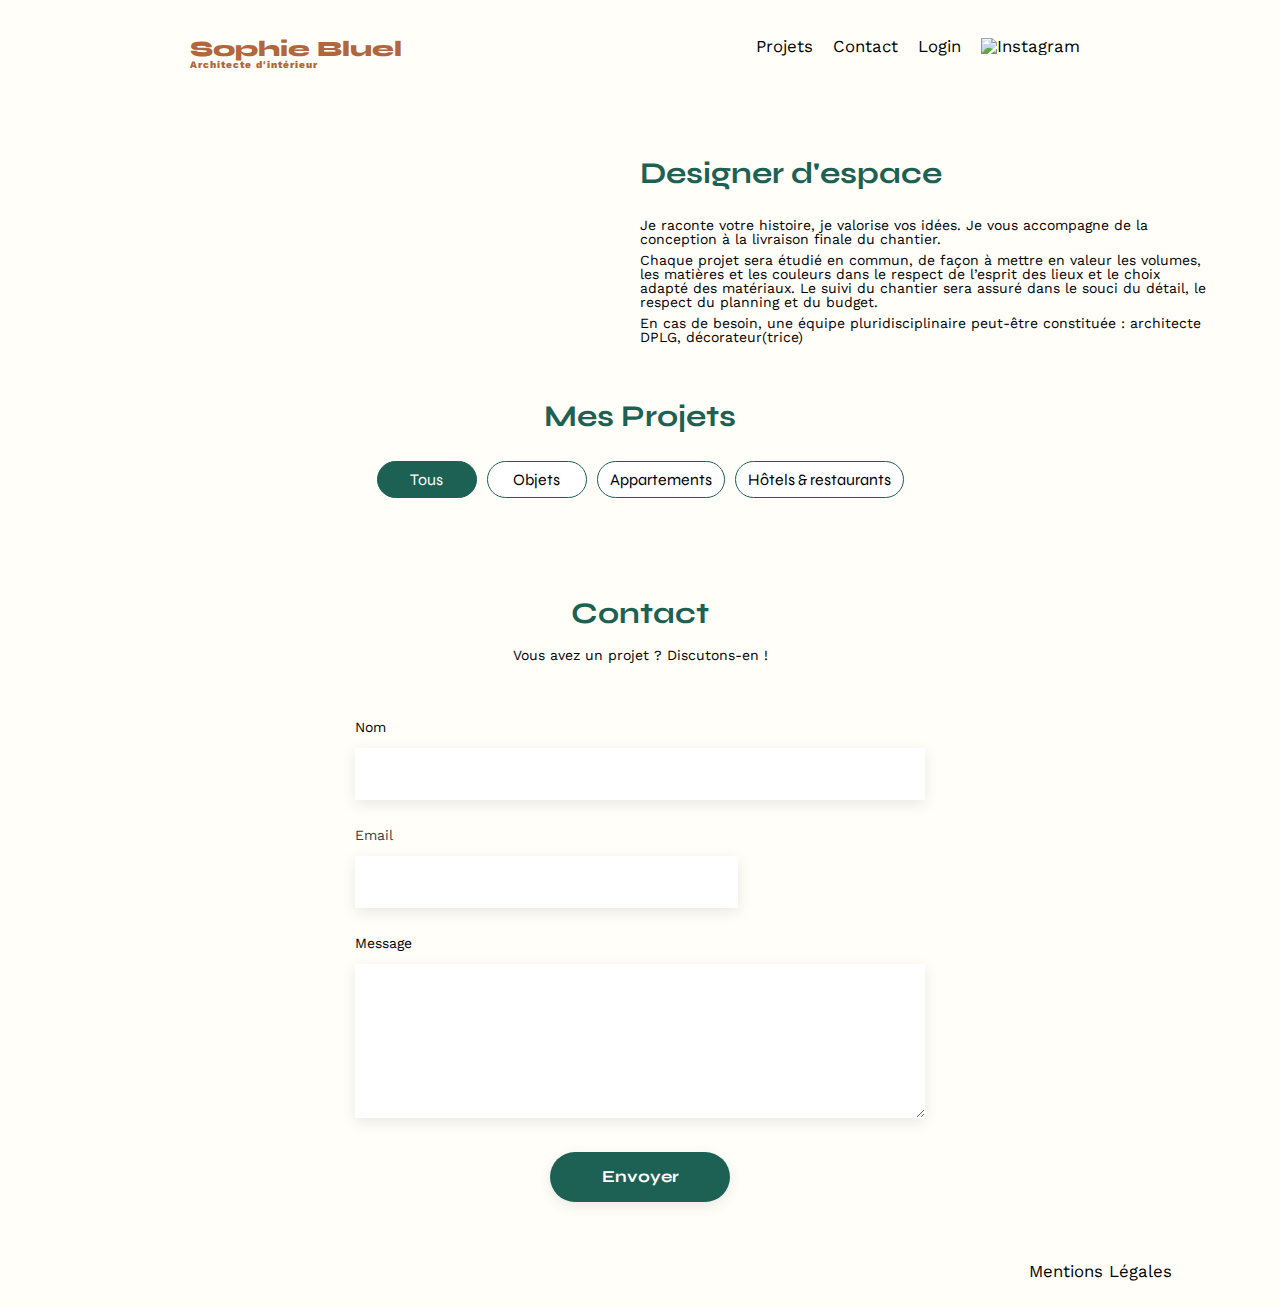
==== FrontEnd/index.html @ 735f166b "Corrections du précédent push" ====
<!DOCTYPE html>
<html lang="fr">
<head>
	<meta charset="UTF-8">
	<title>Sophie Bluel - Architecte d'intérieur</title>
	<meta name="viewport" content="width=device-width, initial-scale=1.0">
	<link rel="preconnect" href="https://fonts.googleapis.com">
	<link rel="preconnect" href="https://fonts.gstatic.com" crossorigin>
	<link href="https://fonts.googleapis.com/css2?family=Syne:wght@700;800&family=Work+Sans&display=swap" rel="stylesheet">
	<meta name="description" content="">
	<link href="./assets/style.css" rel="stylesheet" type="text/css">
	<script src="./script.js" defer></script>
</head>
<body>
<header>
	<div class="header-login">
	<h1>Sophie Bluel <span>Architecte d'intérieur</span></h1>
	<nav>
		<ul>
			<li><a href="#portfolio">Projets</a></li>
			<li><a href="#contact">Contact</a></li>
			<li><a href="login.html" class="Log">Login</a></li>
			<li><img src="./assets/icons/instagram.png" alt="Instagram"></li>
		</ul>
	</nav>
	</div>
</header>
<main>

	<section id="introduction">
		<figure>
			<img src="./assets/images/sophie-bluel.png" alt="">
		</figure>
		<article>
			<h2>Designer d'espace</h2>
			<p>Je raconte votre histoire, je valorise vos idées. Je vous accompagne de la conception à la livraison finale du chantier.</p>
			<p>Chaque projet sera étudié en commun, de façon à mettre en valeur les volumes, les matières et les couleurs dans le respect de l’esprit des lieux et le choix adapté des matériaux. Le suivi du chantier sera assuré dans le souci du détail, le respect du planning et du budget.</p>
			<p>En cas de besoin, une équipe pluridisciplinaire peut-être constituée : architecte DPLG, décorateur(trice)</p>
		</article>
	</section>

	<section id="portfolio">
		<h2>Mes Projets</h2>

		<!--Filtres-->
		<div id="filtres">
			<div data-category="0"><button class="filtre-on">Tous</button></div>
			<div data-category="1"><button class="filtre-off">Objets</button></div>
			<div data-category="2"><button class="filtre-off">Appartements</button></div>
			<div data-category="3"><button class="filtre-off">Hôtels & restaurants</button></div>
		</div>

		<div id="gallery"></div>
	</section>

	<section id="contact">

		<h2>Contact</h2>
		
		<p>Vous avez un projet ? Discutons-en !</p>
		<form action="#" method="post">
			<label for="name">Nom</label>
			<input type="text" name="name" id="name">
			<label for="email">Email</label>
			<input type="email" name="email" id="email">
			<label for="message">Message</label>
			<textarea name="message" id="message" cols="30" rows="10"></textarea>
			<input type="submit" value="Envoyer">
		</form>
	</section>
</main>

<footer>
	<nav>
		<ul>
			<li>Mentions Légales</li>
		</ul>
	</nav>
</footer>
</body>
</html>
---- FrontEnd/assets/style.css ----
/* http://meyerweb.com/eric/tools/css/reset/
   v2.0 | 20110126
   License: none (public domain)
*/

html, body, div, span, applet, object, iframe,
h1, h2, h3, h4, h5, h6, p, blockquote, pre,
a, abbr, acronym, address, big, cite, code,
del, dfn, em, img, ins, kbd, q, s, samp,
small, strike, strong, sub, sup, tt, var,
b, u, i, center,
dl, dt, dd, ol, ul, li,
fieldset, form, label, legend,
table, caption, tbody, tfoot, thead, tr, th, td,
article, aside, canvas, details, embed,
figure, figcaption, footer, header, hgroup,
menu, nav, output, ruby, section, summary,
time, mark, audio, video {
	margin: 0;
	padding: 0;
	border: 0;
	font-size: 100%;
	font: inherit;
	vertical-align: baseline;
}
/* HTML5 display-role reset for older browsers */
article, aside, details, figcaption, figure,
footer, header, hgroup, menu, nav, section {
	display: block;
}
body {
	line-height: 1;
}
ol, ul {
	list-style: none;
}
blockquote, q {
	quotes: none;
}
blockquote:before, blockquote:after,
q:before, q:after {
	content: '';
	content: none;
}
table {
	border-collapse: collapse;
	border-spacing: 0;
}

/** end reset css**/

body {
	max-width: 1140px;
	margin: auto;
	font-family: 'Work Sans';
	font-size: 14px;
	background-color: #FFFEF8;
}

header {
	display: flex;
	flex-direction: column;
	justify-content: space-between;
	margin: 0 0 50px 0;
}


section {
	margin: 50px 0;
}


h1{
	display: flex;
	flex-direction: column;
	font-family: 'Syne';
	font-size: 22px;
	font-weight: 800;
	color: #B1663C
}

h1 > span {
	font-family: 'Work Sans';
	font-size:10px;
	letter-spacing: 0.1em;

}

h2{
	font-family: 'Syne';
	font-weight: 700;
	font-size: 30px;
	color: #1D6154;
}

a {
	text-decoration: none;
	color: #000000;
}

.header-login {
	max-width: 1140px;
	display: flex;
	flex-direction: row;
	justify-content: space-between;
	margin: 38px 10.5%; 
}


.bandeau-edition {
	display: flex;
	justify-content: center;
	align-items: center;
	background-color: black;
	width: auto;
	height: 59px;
}

.bandeau-edition p {
	display: flex;
	align-items: center;
	gap: 11px;
	color: white;
	font-family: 'work sans';
	font-size: 16px;
}

nav ul {
	display: flex;
	align-items: center;
	list-style-type: none;

}
nav li {
	padding: 0 10px;
	font-size: 1.2em;
}

li:hover {
	color: #B1663C;
}

#introduction {
	display: flex;
	align-items: center;
}

#introduction figure {
	flex: 1;
}

#introduction img {
	display: block;
	width: 80%;
}

#introduction article {
	flex: 1
}
#introduction h2 {
	margin-bottom: 1em;
}

#introduction p {
	margin-bottom: 0.5em;
}

#portfolio h2 {
	text-align: center;
	margin-bottom: 1em;
}

/* Filtres */

#filtres {
	display: flex;
	justify-content: center;
	align-items: center;
	font-family: 'Syne';
	font-size: 16px;
	margin-bottom: 50px;
	gap: 10px;
	color: #1D6154;
	cursor: pointer;
}

button {
	display: flex;
	justify-content: center;
	min-width: 100px;
	padding: 8px 12px;
	border: solid 1px #1D6154;
	border-radius: 60px;
	background-color: white;
	font-family: 'Syne';
	font-size: 16px;
	cursor: pointer;
}

.filtre-on{
	background-color: #1D6154;
	color: white;
}

.inactive {
	display: none;
}

#filtres.inactive {
	display: none;
}

#modal.inactive {
	display: none;
}

.hidden {
	visibility: hidden;
}

#gallery {
	width: 100%;
	display: grid;
	grid-template-columns: 1fr 1fr 1fr;
	grid-column-gap: 20px;
	grid-row-gap: 20px;
}

#gallery img {
	width: 100%;

}
#contact {
	width: 50%;
margin: auto;
}
#contact > * {
	text-align: center;

}
#contact h2{
	margin-bottom: 20px;
}
#contact form {
	text-align: left;
	margin-top:30px;
	display: flex;
	flex-direction: column;
}

#contact input {
	height: 50px;
	font-size: 1.2em;
	border: none;
	box-shadow: 0px 4px 14px rgba(0, 0, 0, 0.09);
}
#contact label {
	margin: 2em 0 1em 0;
}
#contact textarea {
	border: none;
	box-shadow: 0px 4px 14px rgba(0, 0, 0, 0.09);
}

input[type="submit"]{
	font-family: 'Syne';
	font-weight: 700;
	color: white;
	background-color: #1D6154;
	margin : 2em auto ;
	width: 180px;
	text-align: center;
	border-radius: 60px ;
}

footer nav ul {
	display: flex;
	justify-content: flex-end;
	margin: 2em;
}


/* Page Login */


.login {
	display: flex;
	flex-direction: column;
	align-items: center;
	margin-top: 150px;
}

.form-log {
	display: flex;
	flex-direction: column;
	align-items: center;
}

.Email {
	display: flex;
	flex-direction: column;
	margin-top: 37px;
}

.Password {
	display: flex;
	flex-direction: column;
	margin-top: 30px;
	margin-bottom: 17px;
}

label[for="email"], label[for="password"]{
	color: #3D3D3D;
	font-weight: normal;
	margin-bottom: 7px;
}

input[type="Password"], input[type="Email"] {
	border :none;
	box-shadow: 0px 4px 14px rgba(0, 0, 0, 0.09);
	height: 51px;
	width: 379px;
	font-size: 16px;
}

.connection {
	display: flex;
	justify-content: center;
	align-items: center;
}

input[type="submit"]:hover{
	cursor: pointer;
}

.forgot-password a{
	color: black;
	text-decoration: underline;
}

.forgot-password:hover {
	cursor: pointer;
}

#error {
height: 20px;
color: red;
}
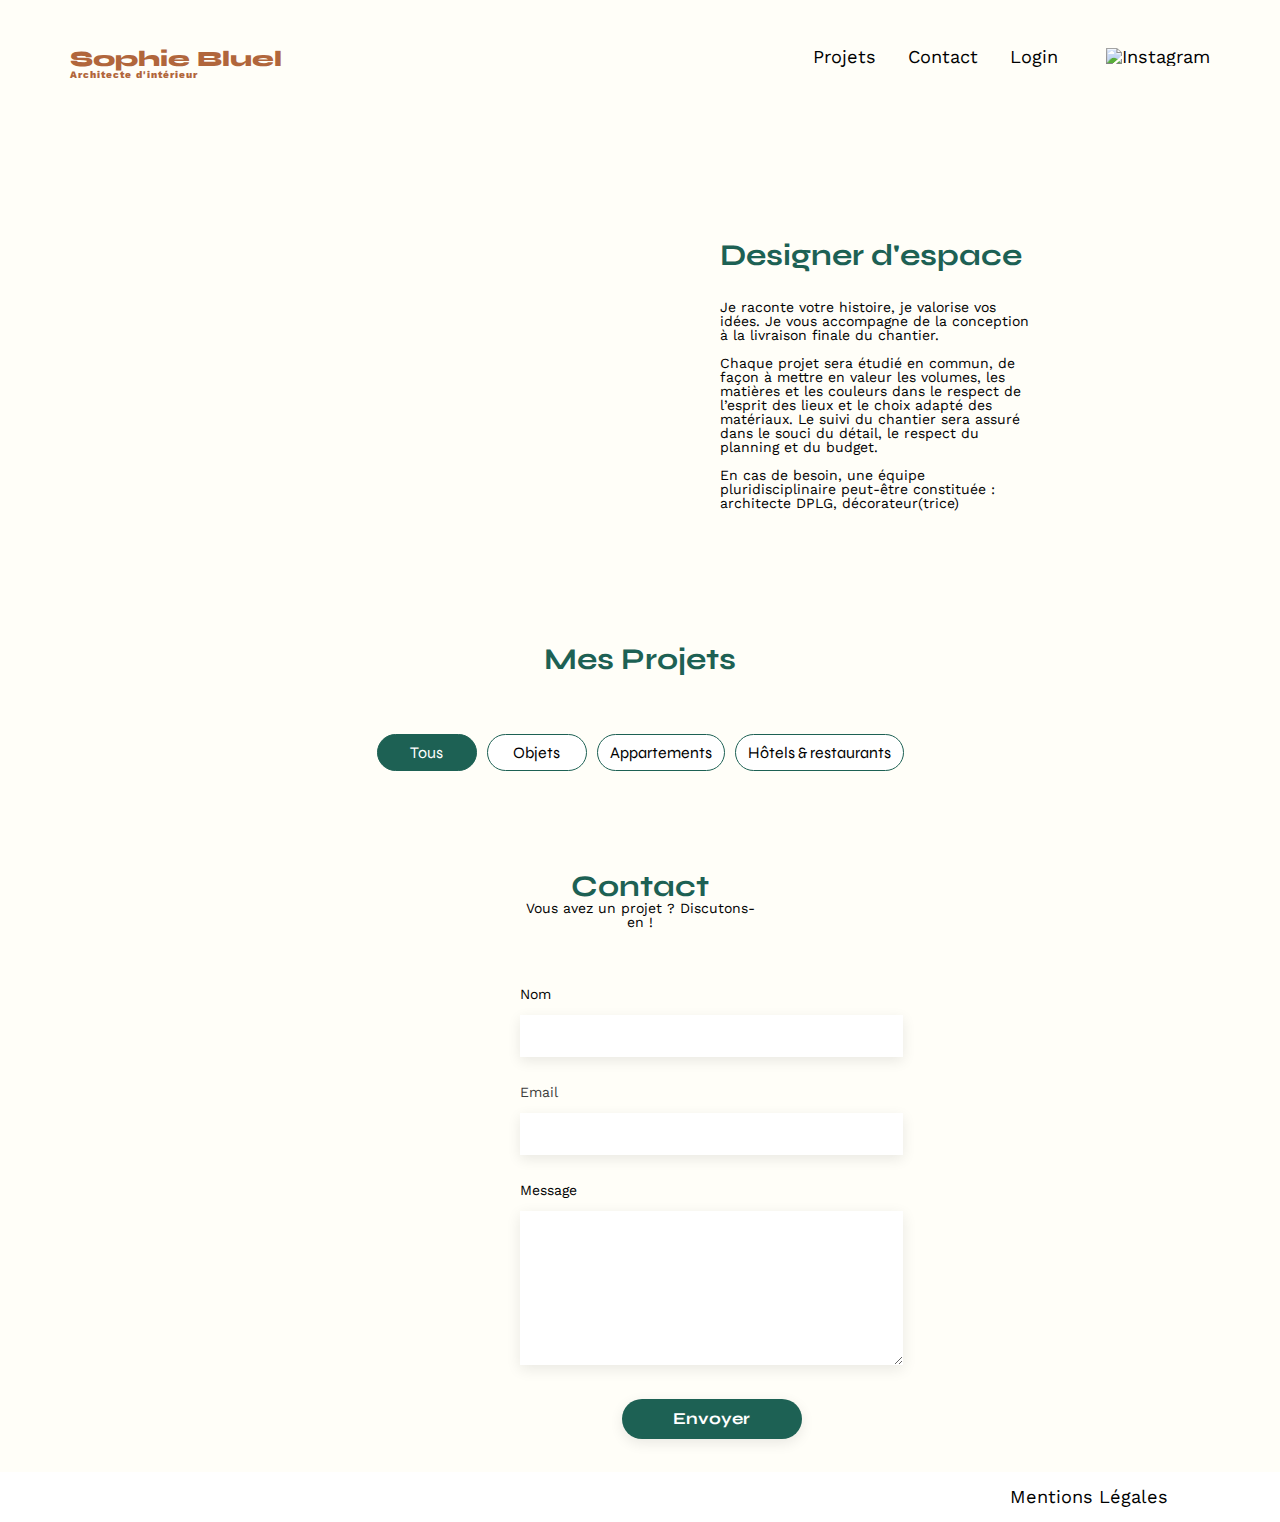
==== commit 57cd3d2d: "corrections des travaux précedents" ====
--- a/FrontEnd/index.html
+++ b/FrontEnd/index.html
@@ -54,10 +54,12 @@
 	</section>
 
 	<section id="contact">
-
+		<div id="contact-title">
 		<h2>Contact</h2>
 		
 		<p>Vous avez un projet ? Discutons-en !</p>
+		</div>
+		
 		<form action="#" method="post">
 			<label for="name">Nom</label>
 			<input type="text" name="name" id="name">
@@ -71,11 +73,13 @@
 </main>
 
 <footer>
+	<div class="footer-style">
 	<nav>
 		<ul>
 			<li>Mentions Légales</li>
 		</ul>
 	</nav>
+	</div>
 </footer>
 </body>
 </html>
--- a/FrontEnd/assets/style.css
+++ b/FrontEnd/assets/style.css
@@ -13,7 +13,7 @@
 fieldset, form, label, legend,
 table, caption, tbody, tfoot, thead, tr, th, td,
 article, aside, canvas, details, embed,
-figure, figcaption, footer, header, hgroup,
+figure, figcaption, header, hgroup,
 menu, nav, output, ruby, section, summary,
 time, mark, audio, video {
 	margin: 0;
@@ -24,8 +24,7 @@
 	vertical-align: baseline;
 }
 /* HTML5 display-role reset for older browsers */
-article, aside, details, figcaption, figure,
-footer, header, hgroup, menu, nav, section {
+article, aside, details, figcaption, figure, header, hgroup, menu, nav, section {
 	display: block;
 }
 body {
@@ -50,20 +49,26 @@
 /** end reset css**/
 
 body {
-	max-width: 1140px;
-	margin: auto;
 	font-family: 'Work Sans';
 	font-size: 14px;
 	background-color: #FFFEF8;
+	margin: auto;
+	position: relative;
 }
 
 header {
+	max-width: 1140px;
 	display: flex;
 	flex-direction: column;
 	justify-content: space-between;
-	margin: 0 0 50px 0;
-}
-
+	margin: 3rem auto 10rem auto;
+}
+
+main {
+	margin: 0 6rem;
+	max-width: 1140px;
+	margin: 0 15rem;
+}
 
 section {
 	margin: 50px 0;
@@ -99,11 +104,10 @@
 }
 
 .header-login {
-	max-width: 1140px;
 	display: flex;
 	flex-direction: row;
 	justify-content: space-between;
-	margin: 38px 10.5%; 
+	
 }
 
 
@@ -125,49 +129,61 @@
 	font-size: 16px;
 }
 
+
 nav ul {
 	display: flex;
 	align-items: center;
 	list-style-type: none;
-
-}
+}
+
+nav ul img {
+	width: 40%;
+	padding-left: 1rem;
+	
+}
+
 nav li {
-	padding: 0 10px;
-	font-size: 1.2em;
-}
-
-li:hover {
+	font-size: 1.3em;
+	margin-left: 2rem;
+	
+}
+
+nav li :hover {
 	color: #B1663C;
 }
 
 #introduction {
 	display: flex;
 	align-items: center;
+	
 }
 
 #introduction figure {
-	flex: 1;
+	flex: 1.15;
 }
 
 #introduction img {
 	display: block;
-	width: 80%;
+	width: 110%;
 }
 
 #introduction article {
-	flex: 1
+	flex: 1;
+	margin-left: 7rem;
+	
 }
 #introduction h2 {
 	margin-bottom: 1em;
 }
 
 #introduction p {
-	margin-bottom: 0.5em;
+	margin-bottom: 1em;
 }
 
 #portfolio h2 {
 	text-align: center;
-	margin-bottom: 1em;
+	margin-bottom: 2em;
+	margin-top: 4em;
 }
 
 /* Filtres */
@@ -230,18 +246,31 @@
 	width: 100%;
 
 }
+
 #contact {
-	width: 50%;
-margin: auto;
-}
+	width: 30%;
+	margin: auto;
+	flex-wrap: wrap;
+	display: flex;
+	
+}
+
 #contact > * {
 	text-align: center;
 
 }
+
+#contact-title {
+	width: 100%;
+	display: flex;
+	flex-direction: column;
+	justify-content: center;
+}
 #contact h2{
-	margin-bottom: 20px;
+	
 }
 #contact form {
+	
 	text-align: left;
 	margin-top:30px;
 	display: flex;
@@ -249,7 +278,8 @@
 }
 
 #contact input {
-	height: 50px;
+	
+	height: 2.5rem;
 	font-size: 1.2em;
 	border: none;
 	box-shadow: 0px 4px 14px rgba(0, 0, 0, 0.09);
@@ -270,13 +300,21 @@
 	margin : 2em auto ;
 	width: 180px;
 	text-align: center;
-	border-radius: 60px ;
-}
-
-footer nav ul {
-	display: flex;
+	border-radius: 50px ;
+}
+
+.footer-style {
+	margin: 0;
+	display: flex;
+	width: 100%;
+	background-color: white;
+	height: 50px;
 	justify-content: flex-end;
-	margin: 2em;
+	align-items: center;
+}
+
+.footer-style nav {
+	margin-right: 7rem;
 }
 
 
@@ -288,6 +326,7 @@
 	flex-direction: column;
 	align-items: center;
 	margin-top: 150px;
+	margin-bottom: 15rem;
 }
 
 .form-log {
@@ -322,20 +361,25 @@
 	width: 379px;
 	font-size: 16px;
 }
-
+.login input {
+	height: 2.5rem;
+	
+}
 .connection {
 	display: flex;
 	justify-content: center;
 	align-items: center;
+	height: 3rem;
 }
 
 input[type="submit"]:hover{
 	cursor: pointer;
 }
 
-.forgot-password a{
+.forgot-password {
 	color: black;
 	text-decoration: underline;
+	margin-top: 2rem;
 }
 
 .forgot-password:hover {
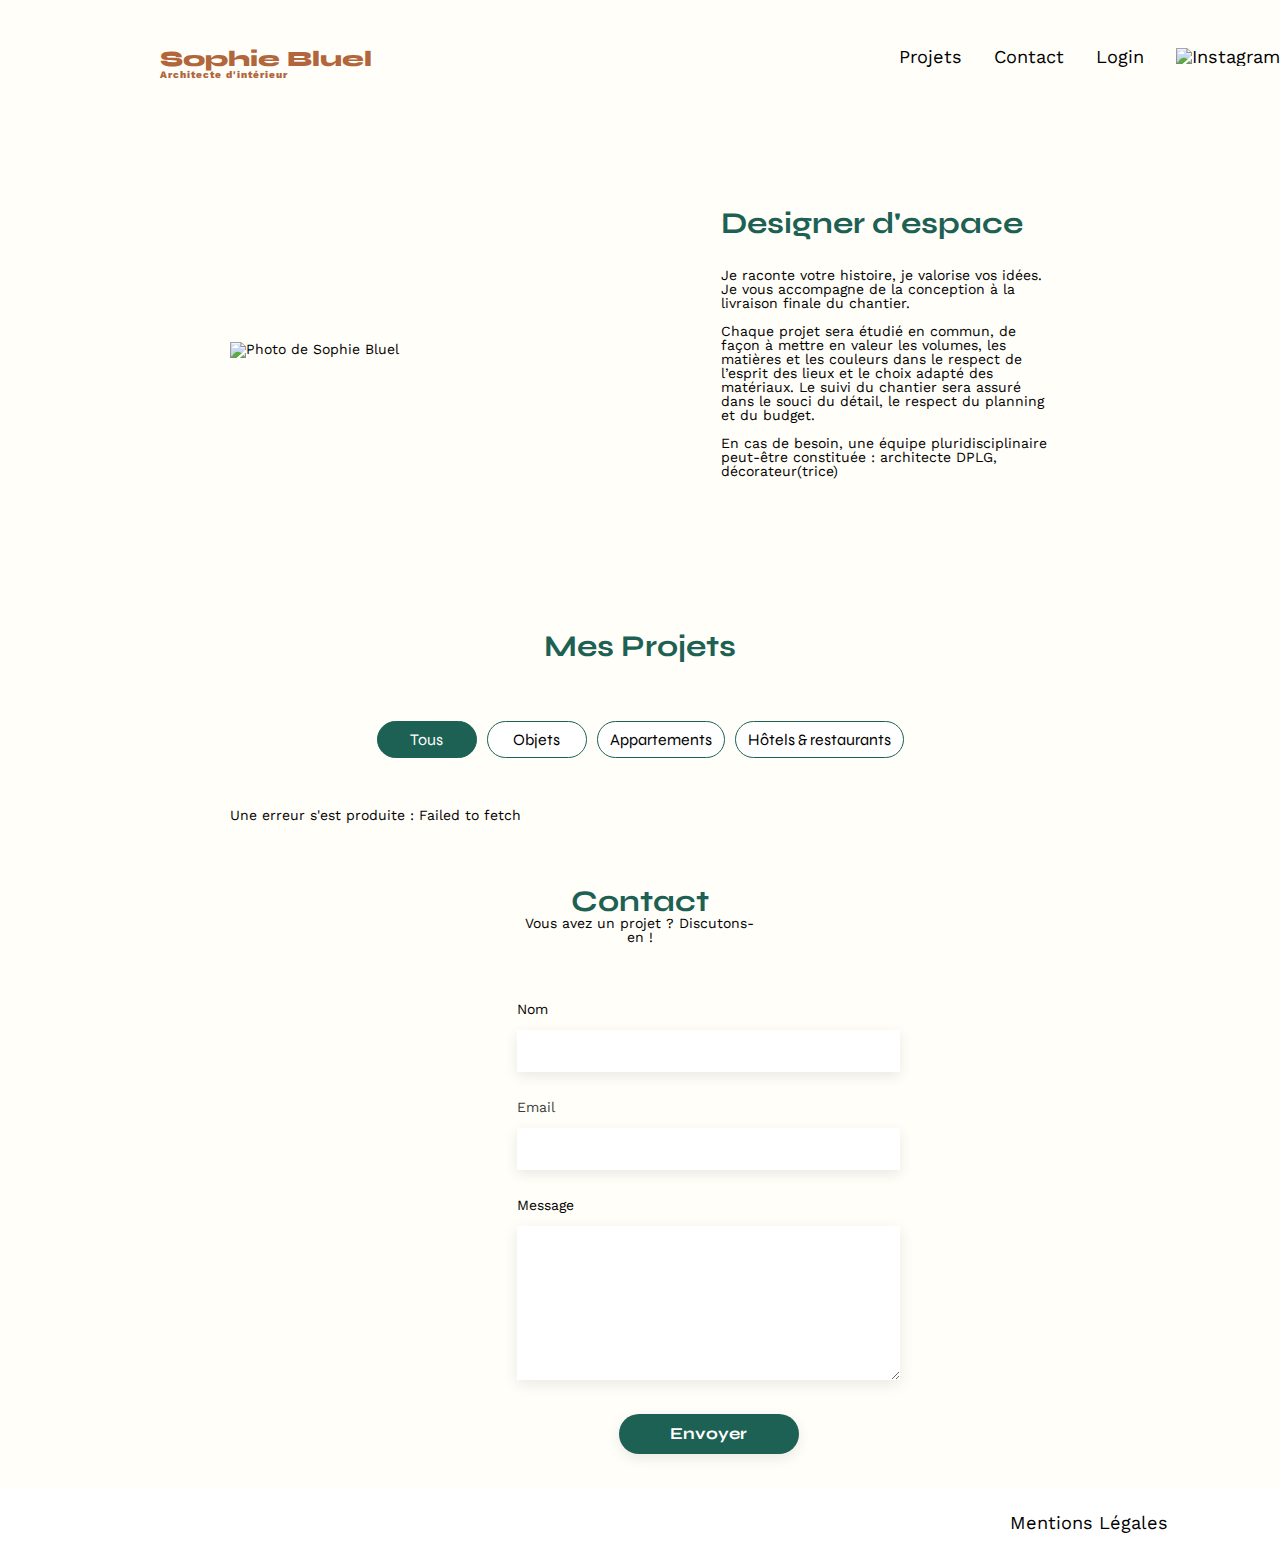
==== commit a232beba: "Ajout des modales" ====
--- a/FrontEnd/index.html
+++ b/FrontEnd/index.html
@@ -8,78 +8,190 @@
 	<link rel="preconnect" href="https://fonts.gstatic.com" crossorigin>
 	<link href="https://fonts.googleapis.com/css2?family=Syne:wght@700;800&family=Work+Sans&display=swap" rel="stylesheet">
 	<meta name="description" content="">
+	<link rel="stylesheet" href="https://cdnjs.cloudflare.com/ajax/libs/font-awesome/6.2.1/css/all.min.css"
+	integrity="sha512-MV7K8+y+gLIBoVD59lQIYicR65iaqukzvf/nwasF0nqhPay5w/9lJmVM2hMDcnK1OnMGCdVK+iQrJ7lzPJQd1w=="
+	crossorigin="anonymous" referrerpolicy="no-referrer" />
 	<link href="./assets/style.css" rel="stylesheet" type="text/css">
 	<script src="./script.js" defer></script>
 </head>
 <body>
-<header>
-	<div class="header-login">
-	<h1>Sophie Bluel <span>Architecte d'intérieur</span></h1>
-	<nav>
-		<ul>
-			<li><a href="#portfolio">Projets</a></li>
-			<li><a href="#contact">Contact</a></li>
-			<li><a href="login.html" class="Log">Login</a></li>
-			<li><img src="./assets/icons/instagram.png" alt="Instagram"></li>
-		</ul>
-	</nav>
-	</div>
-</header>
-<main>
+    <!-- Div pour l'overlay, initialement inactif -->
+	<div class="overlay inactive"></div>
 
-	<section id="introduction">
-		<figure>
-			<img src="./assets/images/sophie-bluel.png" alt="">
-		</figure>
-		<article>
-			<h2>Designer d'espace</h2>
-			<p>Je raconte votre histoire, je valorise vos idées. Je vous accompagne de la conception à la livraison finale du chantier.</p>
-			<p>Chaque projet sera étudié en commun, de façon à mettre en valeur les volumes, les matières et les couleurs dans le respect de l’esprit des lieux et le choix adapté des matériaux. Le suivi du chantier sera assuré dans le souci du détail, le respect du planning et du budget.</p>
-			<p>En cas de besoin, une équipe pluridisciplinaire peut-être constituée : architecte DPLG, décorateur(trice)</p>
-		</article>
-	</section>
+    <!-- Div pour la fenêtre modale, initialement inactif -->
+	<div class="modal-pop inactive">
+        <!-- Un span pour la croix de fermeture de la fenêtre modale -->
+        <span class="close-pop"><i class="fa-solid fa-xmark fa-lg"></i></span>
 
-	<section id="portfolio">
-		<h2>Mes Projets</h2>
+        <!-- Titre de la fenêtre modale -->
+        <h3>Galerie photo</h3>
 
-		<!--Filtres-->
-		<div id="filtres">
-			<div data-category="0"><button class="filtre-on">Tous</button></div>
-			<div data-category="1"><button class="filtre-off">Objets</button></div>
-			<div data-category="2"><button class="filtre-off">Appartements</button></div>
-			<div data-category="3"><button class="filtre-off">Hôtels & restaurants</button></div>
+        <!-- Un div pour la galerie de photos -->
+        <div id="modal-gallery"></div>
+
+		<div id="liner"></div>
+
+        <!-- Un div pour le bouton d'ajout de photo -->
+        <div class="modal-add-photo">
+            <!-- Le bouton pour ajouter une photo -->
+            <button>Ajouter une photo</button>
+        </div>
+
+        <!-- Un div pour la fenêtre modale de confirmation, initialement inactif -->
+		<div id="modal-confirmation" class="modal-confirmation inactive">
+			<h2>Suppression</h2>
+
+            <!-- Un div pour l'aperçu de l'image à supprimer -->
+			<div id="preview-del-img"></div>
+
+            <!-- Une question pour confirmer la suppression -->
+			<p>Êtes-vous sûr de vouloir supprimer cette photo ?</p>
+
+            <!-- Un bouton pour confirmer la suppression -->
+			<button class="confirm">Confirmer</button>
+
+            <!-- Un bouton pour annuler la suppression -->
+			<button class="cancel" onclick="modalConfirmation.style.display = 'none';">Annuler</button>
 		</div>
+    </div>
 
-		<div id="gallery"></div>
-	</section>
+    <!-- Un div pour la fenêtre modale d'ajout de photo, initialement inactif -->
+	<div class="add-modal inactive">
+		<span class="arrow"><i class="fa-solid fa-arrow-left"></i></span>
+        <span class="xmark"><i class="fa-solid fa-xmark fa-lg"></i></span>
 
-	<section id="contact">
-		<div id="contact-title">
-		<h2>Contact</h2>
-		
-		<p>Vous avez un projet ? Discutons-en !</p>
+        <!-- Titre de la fenêtre modale d'ajout de photo -->
+        <h3>Ajout photo</h3>
+
+        <!-- Un div pour l'ajout de photo -->
+        <div class="add-photo">
+			<span class="close-pop inactive"><i class="fa-solid fa-circle-xmark"></i></span>
+
+            <!-- Un input pour sélectionner le fichier de la photo à ajouter -->
+			<input type="file" id="photoInput" accept="image/jpeg, image/png" size="4194304" class="inactive">
+
+			<span class="img active"><i class="fa-regular fa-image"></i></span>
+
+            <!-- Un bouton pour ajouter une photo -->
+			<button class="add-photo active">+ Ajouter photo</button>
+
+            <!-- Un paragraphe pour indiquer les types de fichiers acceptés -->
+			<p id="accepted-files-description active">jpg, png: 4mo max</p>
+
+            <!-- Une image pour l'aperçu de la photo à ajouter -->
+			<img id="previewImage" src="#" alt="Aperçu de l'image" class="inactive">
+		 </div>
+
+         <!-- Un formulaire pour le titre et la catégorie de la photo -->
+		 <form id="add-photo-form">
+			<label for="photoTitle">Titre</label>
+			<input type="text" id="photoTitle" name="photoTitle" required>
+
+			<label for="photoCategory">Catégorie</label>
+			<select id="photoCategory" name="photoCategory">
+				<option value="0"></option>
+				<option value="1">Objets</option>
+				<option value="2">Appartements</option>
+				<option value="3">Hôtels & restaurants</option>
+			</select>
+
+			<div class="liner"></div>
+
+            <!-- Un bouton pour valider l'ajout de la photo -->
+        	<button type="submit" class="add-photo-button">Valider</button> 
+		 </form>
+    </div>
+</body>
+
+	<!-- En-tête du site -->
+	<header>
+		<div class="header-edition inactive">
+			<p><i class="fa-regular fa-pen-to-square fa-lg"></i>Mode édition</p>
 		</div>
-		
-		<form action="#" method="post">
-			<label for="name">Nom</label>
-			<input type="text" name="name" id="name">
-			<label for="email">Email</label>
-			<input type="email" name="email" id="email">
-			<label for="message">Message</label>
-			<textarea name="message" id="message" cols="30" rows="10"></textarea>
-			<input type="submit" value="Envoyer">
-		</form>
-	</section>
-</main>
-
-<footer>
-	<div class="footer-style">
-	<nav>
-		<ul>
-			<li>Mentions Légales</li>
-		</ul>
-	</nav>
-	</div>
-</footer>
-</body>
-</html>
+		<div class="header-login">
+		<!-- Titre du site et profession -->
+		<h1>Sophie Bluel <span>Architecte d'intérieur</span></h1>
+		<!-- Navigation du site -->
+		<nav>
+			<ul>
+				<li><a href="#portfolio">Projets</a></li>
+				<li><a href="#contact">Contact</a></li>
+				<li><a href="login.html" class="Log">Login</a></li>
+				<li><img src="./assets/icons/instagram.png" alt="Instagram"></li>
+			</ul>
+		</nav>
+		</div>
+	</header>
+	
+	<!-- Contenu principal du site -->
+	<main>
+		<!-- Section d'introduction -->
+		<section id="introduction">
+			<figure>
+				<!-- Image de Sophie Bluel -->
+				<img src="./assets/images/sophie-bluel.png" alt="Photo de Sophie Bluel">
+			</figure>
+			<article>
+				<!-- Description de Sophie Bluel et de son travail -->
+				<h2>Designer d'espace</h2>
+				<p>Je raconte votre histoire, je valorise vos idées. Je vous accompagne de la conception à la livraison finale du chantier.</p>
+				<p>Chaque projet sera étudié en commun, de façon à mettre en valeur les volumes, les matières et les couleurs dans le respect de l’esprit des lieux et le choix adapté des matériaux. Le suivi du chantier sera assuré dans le souci du détail, le respect du planning et du budget.</p>
+				<p>En cas de besoin, une équipe pluridisciplinaire peut-être constituée : architecte DPLG, décorateur(trice)</p>
+			</article>
+		</section>
+	
+		<!-- Section du portfolio -->
+		<section id="portfolio">
+			<div class="modifs-projets">
+				<h2>Mes Projets</h2>
+				<button id="modal" class="inactive"><i class="fa-regular fa-pen-to-square fa-lg"></i>Modifier</button>
+			</div>
+	
+			<!-- Filtres pour le portfolio -->
+			<div id="filtres">
+				<div data-category="0"><button class="filtre-on">Tous</button></div>
+				<div data-category="1"><button class="filtre-off">Objets</button></div>
+				<div data-category="2"><button class="filtre-off">Appartements</button></div>
+				<div data-category="3"><button class="filtre-off">Hôtels & restaurants</button></div>
+			</div>
+	
+			<!-- Galerie du portfolio -->
+			<div id="gallery"></div>
+			<!-- Message d'erreur pour le chargement du portfolio -->
+			<div id="error-works"></div>
+		</section>
+	
+		<!-- Section de contact -->
+		<section id="contact">
+			<div id="contact-title">
+			<h2>Contact</h2>
+			
+			<p>Vous avez un projet ? Discutons-en !</p>
+			</div>
+			
+			<!-- Formulaire de contact -->
+			<form action="#" method="post">
+				<label for="name">Nom</label>
+				<input type="text" name="name" id="name" autocomplete="given-name">
+				<label for="email">Email</label>
+				<input type="email" name="email" id="email" autocomplete="off">
+				<label for="message">Message</label>
+				<textarea name="message" id="message" cols="30" rows="10"></textarea>
+				<input type="submit" value="Envoyer">
+			</form>
+		</section>
+	</main>
+	
+	<!-- Pied de page du site -->
+	<footer>
+		<div class="footer-style">
+		<!-- Navigation du pied de page -->
+		<nav>
+			<ul>
+				<li><a href="#">Mentions Légales</a></li>
+			</ul>
+		</nav>
+		</div>
+	</footer>
+	</body>
+</html>--- a/FrontEnd/assets/style.css
+++ b/FrontEnd/assets/style.css
@@ -13,7 +13,7 @@
 fieldset, form, label, legend,
 table, caption, tbody, tfoot, thead, tr, th, td,
 article, aside, canvas, details, embed,
-figure, figcaption, header, hgroup,
+figure, figcaption, footer, header, hgroup,
 menu, nav, output, ruby, section, summary,
 time, mark, audio, video {
 	margin: 0;
@@ -24,7 +24,7 @@
 	vertical-align: baseline;
 }
 /* HTML5 display-role reset for older browsers */
-article, aside, details, figcaption, figure, header, hgroup, menu, nav, section {
+article, aside, details, figcaption, figure, footer, header, hgroup, menu, nav, section {
 	display: block;
 }
 body {
@@ -53,27 +53,50 @@
 	font-size: 14px;
 	background-color: #FFFEF8;
 	margin: auto;
-	position: relative;
+	max-width: 1440px;
 }
 
 header {
-	max-width: 1140px;
 	display: flex;
 	flex-direction: column;
 	justify-content: space-between;
-	margin: 3rem auto 10rem auto;
-}
+	margin: 0 10rem 5rem 0;
+	width: 1440px;
+}
+
+.header-login {
+	display: flex;
+	flex-direction: row;
+	justify-content: space-between;	
+	margin: 3rem 10rem;
+}
+
+
+.header-edition {
+	display: flex;
+	justify-content: center;
+	align-items: center;
+	background-color: black;
+	width: auto;
+	height: 4rem;
+	
+}
+
+.header-edition p {
+	display: flex;
+	align-items: center;
+	gap: 11px;
+	color: white;
+	font-family: 'work sans';
+	font-size: 16px;
+}
+
 
 main {
-	margin: 0 6rem;
-	max-width: 1140px;
-	margin: 0 15rem;
-}
-
-section {
-	margin: 50px 0;
-}
-
+	display: flex;
+	flex-direction: column;
+	margin: 0px 18% 0px 18%;
+}
 
 h1{
 	display: flex;
@@ -103,32 +126,6 @@
 	color: #000000;
 }
 
-.header-login {
-	display: flex;
-	flex-direction: row;
-	justify-content: space-between;
-	
-}
-
-
-.bandeau-edition {
-	display: flex;
-	justify-content: center;
-	align-items: center;
-	background-color: black;
-	width: auto;
-	height: 59px;
-}
-
-.bandeau-edition p {
-	display: flex;
-	align-items: center;
-	gap: 11px;
-	color: white;
-	font-family: 'work sans';
-	font-size: 16px;
-}
-
 
 nav ul {
 	display: flex;
@@ -136,11 +133,6 @@
 	list-style-type: none;
 }
 
-nav ul img {
-	width: 40%;
-	padding-left: 1rem;
-	
-}
 
 nav li {
 	font-size: 1.3em;
@@ -148,8 +140,13 @@
 	
 }
 
+nav li img {
+	width: 1.5rem;
+}
+
 nav li :hover {
 	color: #B1663C;
+	cursor: pointer;
 }
 
 #introduction {
@@ -181,9 +178,28 @@
 }
 
 #portfolio h2 {
+	display: flex;
 	text-align: center;
 	margin-bottom: 2em;
-	margin-top: 4em;
+	justify-content: center;
+}
+
+.modifs-projets {
+	margin-top: 139px;
+	display: flex;
+	justify-content: center;
+	gap: 30px;
+}
+
+.modifs-projets button {
+	display: flex;
+	gap: 10px;
+	border: none;
+	background-color: #FFFEF8;
+	box-sizing: border-box;
+	font-family: 'work sans';
+	font-size: 14px;
+	margin-bottom: 30px;
 }
 
 /* Filtres */
@@ -257,6 +273,7 @@
 
 #contact > * {
 	text-align: center;
+	margin-top: 4rem;
 
 }
 
@@ -266,6 +283,7 @@
 	flex-direction: column;
 	justify-content: center;
 }
+
 #contact h2{
 	
 }
@@ -308,7 +326,7 @@
 	display: flex;
 	width: 100%;
 	background-color: white;
-	height: 50px;
+	height: 4.5rem;
 	justify-content: flex-end;
 	align-items: center;
 }
@@ -390,3 +408,347 @@
 height: 20px;
 color: red;
 }
+
+
+/* Modal */
+
+.overlay {
+	position: fixed;
+	top: 0;
+	left: 0;
+	width: 100%;
+	height: 100%;
+	background-color: rgba(0, 0, 0, 0.5);
+}
+
+
+
+.modal-pop {
+	position: absolute;
+	top: 50%;
+	left: 50%;
+	transform: translate(-50%, -50%);
+	width: 39rem;
+	height: 50rem;
+	background-color: white;
+	border-radius: 10px;
+}
+
+.close-pop {
+	position: absolute;
+	right: 0;
+	padding: 30px;
+}
+
+.modal-pop h3 {
+	position: absolute;
+	margin: 60px 0;
+	left: 50%;
+	transform: translateX(-50%);
+	font-family: 'Work Sans';
+	font-size: 26px;	 
+}
+
+ #modal-gallery {
+
+	margin-top: 16px;
+	display: grid;
+	margin: 20% 16% 0 16%;
+	grid-template-columns: repeat(5, 1fr);
+	gap: 10px;
+	row-gap: 30px;
+	width: auto;
+}
+
+#modal-gallery figure {
+	position: relative;
+	width: 100%;
+	height: auto;
+}
+
+#modal-gallery figure img {
+	max-width: 100%;
+	height: auto;
+}
+
+ #liner {
+	position: fixed;
+	bottom: 120px;
+	left: 50%;
+	transform: translateX(-50%);
+	border-top: solid 1px #b3b3b3;
+	width: 420px;
+}
+
+.modal-add-photo {
+	position: absolute;
+	bottom:0;
+	left: 50%;
+	transform: translateX(-50%);
+	padding: 38px 100px;
+}
+
+.modal-add-photo button {
+	width: 237px;
+	height: 36px;
+	background-color: #1D6154;
+	color: white;
+	font-size: 14px;
+}
+
+.modal-pop span {
+	position: absolute;
+	top: 0;
+	right: 0;
+	margin: 6px;
+}
+
+.fa-trash-can {
+	font-size: 10px;
+	color: white;
+	padding: 5px;
+	background-color: #000000;
+	border-radius: 3px;
+	top: 0;
+}
+
+
+/* Ajout Modal */
+
+.add-modal {
+	position: absolute;
+	top: 40%;
+	left: 50%;
+	transform: translate(-50%, -50%);
+	width: 630px;
+	height: 688px;
+	background-color: white;
+	border-radius: 10px;
+}
+
+.arrow {
+	position: absolute;
+	font-size: 21px;
+	padding: 26px 30px;
+}
+
+.xmark {
+	position: absolute;
+	right: 0;
+	padding: 36px;
+}
+
+.add-modal h3 {
+	position: absolute;
+	margin: 60px 0;
+	left: 50%;
+	transform: translateX(-50%);
+	font-family: 'Work Sans';
+	font-size: 26px;	 
+}
+.add-photo {
+	position: absolute;
+	left: 50%;
+	transform: translateX(-50%);
+	margin-top: 134px;
+	width: 420px;
+	height: 169px;
+	background-color: #e8f1f6;
+	border-radius: 3px;
+}
+
+.add-modal .img {
+	position: absolute;
+	left: 50%;
+	transform: translateX(-50%);
+	top: 5%;
+	font-size: 70px;
+	padding: 6px;
+	color: #b9c5cc;
+}
+
+.add-modal button {
+	position: absolute;
+	left: 50%;
+	transform: translateX(-50%);
+	margin-top: 90px;
+	border: none;
+	background-color: #cbd6dc;
+	color: #306685;
+	width: 173px;
+	height: 36px;
+	font-size: 14px;
+}
+
+.add-modal p {
+	position: absolute;
+	left: 50%;
+	bottom: 0;
+	transform: translateX(-50%);
+	margin-bottom: 19px;
+}
+
+
+.add-modal form {
+	position: absolute;
+	left: 50%;
+	transform: translateX(-50%);
+	bottom: 25%;
+	display: flex;
+	flex-direction: column;
+	width: 420px;
+	gap: 10px;
+}
+
+.add-modal label {
+	margin-top: 10px;
+}
+
+.add-modal input, select {
+	border: none;
+	box-shadow: 0px 4px 14px rgba(0, 0, 0, 0.09);
+	max-width: 420px;
+	height: 51px;
+}
+
+.add-modal .add-photo-button {
+	position: absolute;
+	bottom: -135px;
+	width: 237px;
+	color: #ffffff;
+	background-color: #a7a7a7;
+}
+
+.add-modal .liner {
+	position: fixed;
+	bottom: -52px;
+	left: 50%;
+	transform: translateX(-50%);
+	border-top: solid 1px #b3b3b3;
+	width: 420px;
+}
+
+.add-modal #previewImage {
+	width: 30%;
+	padding-left: 35%;
+}
+
+#green {
+	background-color: #1D6154;
+	color: white;
+}
+
+.close-pop {
+	position: absolute;
+	font-size: 20px;
+	top: 0;
+	margin-top: 5px;
+	left: 59%;
+	color: white;
+	box-shadow: 0px 4px 14px rgba(0, 0, 0, 0.09);
+}
+
+
+/*  Confirmation/Suppression Modal */
+
+
+.modal-confirmation {
+    display: none;
+    position: fixed;
+	width: 80%;
+	height: 350px;
+    top: 50%;
+    left: 50%;
+    transform: translate(-50%, -50%);
+    background-color: #fff;
+    border: solid 1px #b3b3b3;
+    padding: 20px;
+    box-shadow: 0 4px 14px rgba(0, 0, 0, 0.4);
+}
+
+.modal-confirmation h2 {
+    margin-top: 0;
+	position: fixed;
+	left: 50%;
+	transform: translateX(-50%);
+}
+
+.modal-confirmation p {
+    margin-bottom: 20px;
+	position: fixed;
+	width: 65%;
+	left: 50%;
+	transform: translateX(-50%);
+	top: 16%;
+}
+
+.modal-confirmation button {
+    background-color: #1D6154;
+    color: white;
+    border: none;
+    padding: 10px 20px;
+    cursor: pointer;
+}
+
+button.confirm {
+	position: fixed;
+	right: 20%;
+	bottom: 10%;
+	width: 135px;
+}
+
+button.cancel {
+	position: fixed;
+	left: 20%;
+	bottom: 10%;
+	width: 135px;
+}
+
+.modal-confirmation button:hover {
+    background-color: #0E2F28;
+	color: white;
+}
+
+#preview-del-img {
+	background-color: #e8f1f6;
+	position: fixed;
+	left: 14%;
+	top: 23%;
+	width: 75%;
+	height: 50%;
+	border: solid 2px red;
+}
+
+#preview-del-img img{
+	position: fixed;
+	top: 30%;
+	left: 18%;
+	width: 20%;
+	border: solid 4px white;
+}
+
+#preview-del-img p.title {
+	position: fixed;
+	top: 35%;
+	left: 75%;
+	font-weight: bold;
+}
+
+#preview-del-img p.contenu-title {
+	position: fixed;
+	top: 42%;
+	left: 75%;
+}
+
+#preview-del-img p.category {
+	position: fixed;
+	top: 55%;
+	left: 75%;
+	font-weight: bold;
+}
+
+#preview-del-img p.contenu-category {
+	position: fixed;
+	top: 62%;
+	left: 75%;
+}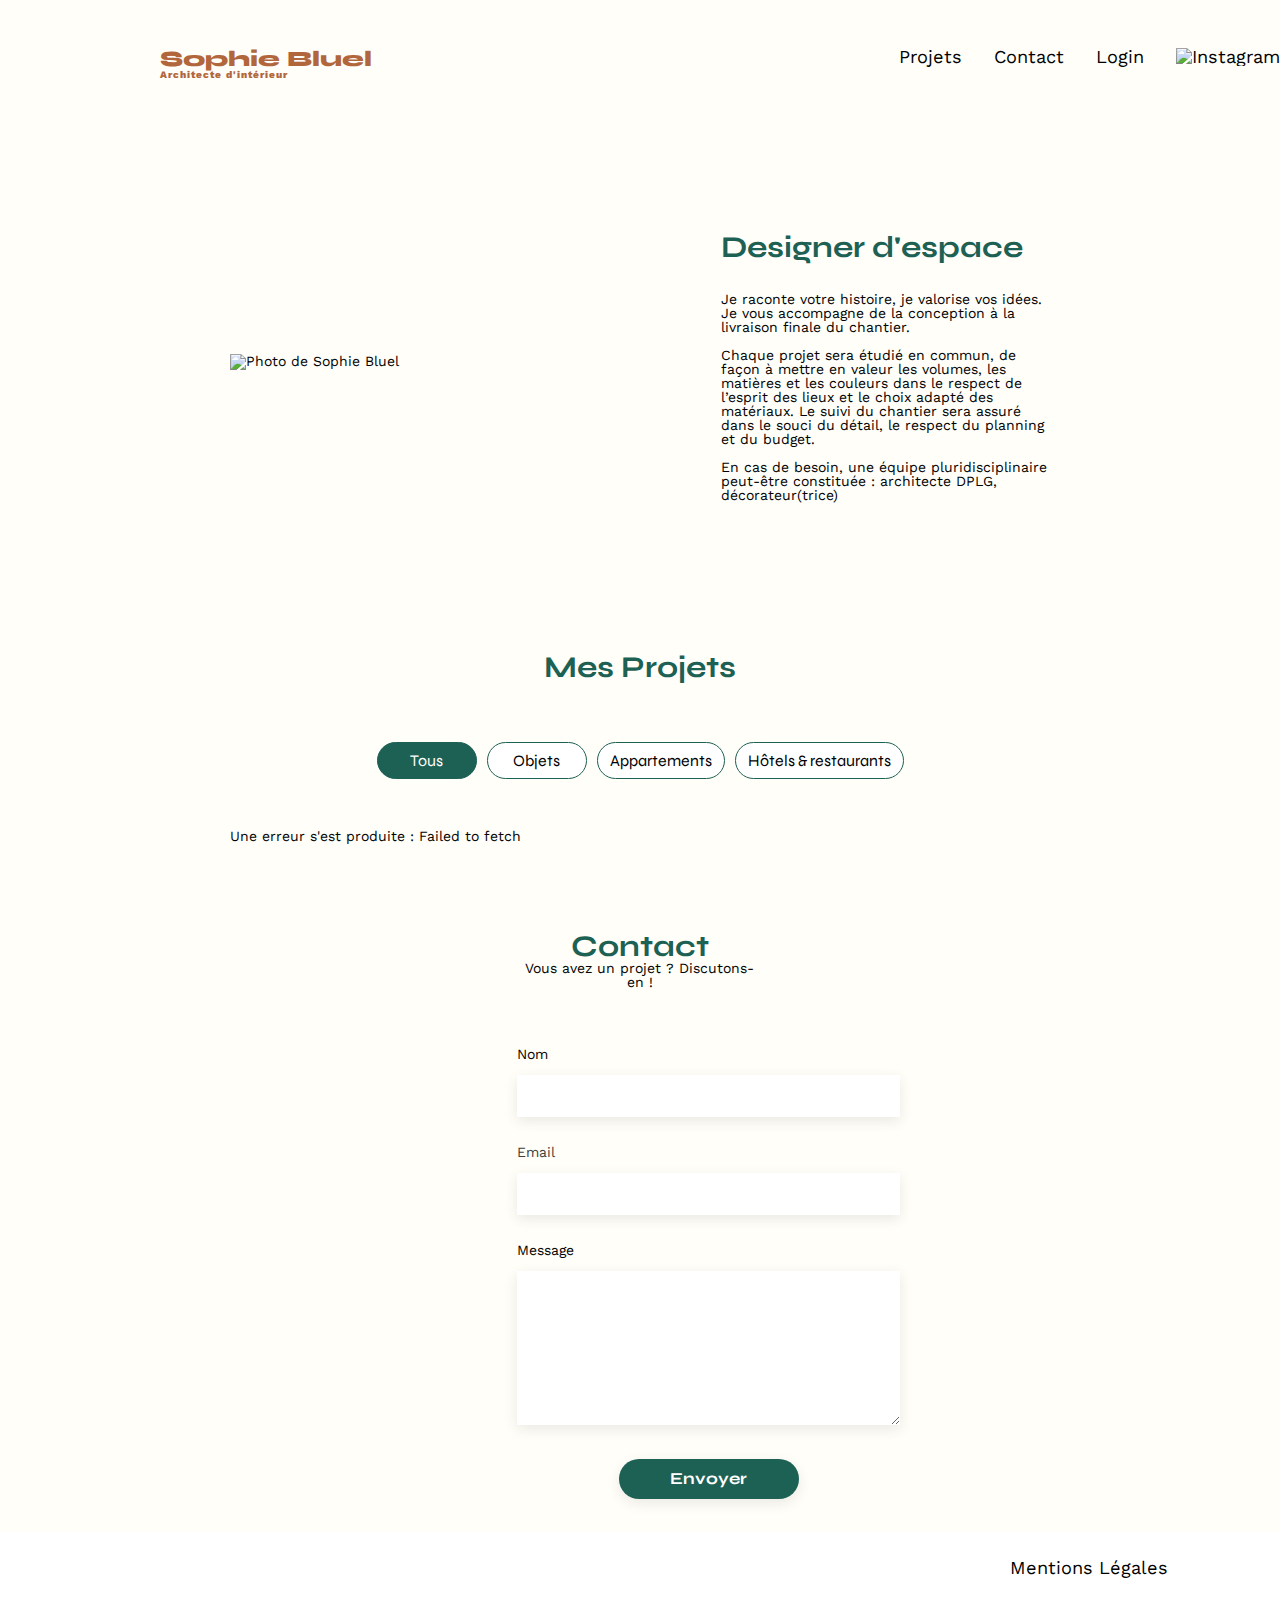
==== commit 54907445: "modale supprimer" ====
--- a/FrontEnd/index.html
+++ b/FrontEnd/index.html
@@ -39,13 +39,12 @@
 
         <!-- Un div pour la fenêtre modale de confirmation, initialement inactif -->
 		<div id="modal-confirmation" class="modal-confirmation inactive">
-			<h2>Suppression</h2>
 
             <!-- Un div pour l'aperçu de l'image à supprimer -->
 			<div id="preview-del-img"></div>
 
             <!-- Une question pour confirmer la suppression -->
-			<p>Êtes-vous sûr de vouloir supprimer cette photo ?</p>
+			<h2>Supprimer cette photo ?</h2>
 
             <!-- Un bouton pour confirmer la suppression -->
 			<button class="confirm">Confirmer</button>
@@ -65,25 +64,28 @@
 
         <!-- Un div pour l'ajout de photo -->
         <div class="add-photo">
-			<span class="close-pop inactive"><i class="fa-solid fa-circle-xmark"></i></span>
+			<span id="close-pop inactive"></span>
 
             <!-- Un input pour sélectionner le fichier de la photo à ajouter -->
+			<label for="photoInput"></label>
 			<input type="file" id="photoInput" accept="image/jpeg, image/png" size="4194304" class="inactive">
-
+			
 			<span class="img active"><i class="fa-regular fa-image"></i></span>
 
             <!-- Un bouton pour ajouter une photo -->
-			<button class="add-photo active">+ Ajouter photo</button>
+			<button class="button-add-photo active" type="button">+ Ajouter photo</button>
+			
 
             <!-- Un paragraphe pour indiquer les types de fichiers acceptés -->
 			<p id="accepted-files-description active">jpg, png: 4mo max</p>
 
             <!-- Une image pour l'aperçu de la photo à ajouter -->
-			<img id="previewImage" src="#" alt="Aperçu de l'image" class="inactive">
+			<img id="previewImg" src="#" alt="Aperçu de l'image" class="inactive">
 		 </div>
 
          <!-- Un formulaire pour le titre et la catégorie de la photo -->
-		 <form id="add-photo-form">
+		 
+		 <form id="photo-form">
 			<label for="photoTitle">Titre</label>
 			<input type="text" id="photoTitle" name="photoTitle" required>
 
@@ -98,8 +100,10 @@
 			<div class="liner"></div>
 
             <!-- Un bouton pour valider l'ajout de la photo -->
-        	<button type="submit" class="add-photo-button">Valider</button> 
-		 </form>
+        	<button type="submit" class="add-photo-confirm">Valider</button> 
+		
+		</form>
+		
     </div>
 </body>
 
--- a/FrontEnd/assets/style.css
+++ b/FrontEnd/assets/style.css
@@ -119,6 +119,7 @@
 	font-weight: 700;
 	font-size: 30px;
 	color: #1D6154;
+	margin-top: 1.5rem;
 }
 
 a {
@@ -185,11 +186,12 @@
 }
 
 .modifs-projets {
-	margin-top: 139px;
+	margin-top: 7rem;
 	display: flex;
 	justify-content: center;
 	gap: 30px;
 }
+
 
 .modifs-projets button {
 	display: flex;
@@ -284,9 +286,7 @@
 	justify-content: center;
 }
 
-#contact h2{
-	
-}
+
 #contact form {
 	
 	text-align: left;
@@ -418,26 +418,31 @@
 	left: 0;
 	width: 100%;
 	height: 100%;
-	background-color: rgba(0, 0, 0, 0.5);
-}
-
-
+	background-color: rgba(0, 0, 0, 0.25);
+}
+
+#modal {
+	display: flex;
+	align-items: center;
+}
 
 .modal-pop {
 	position: absolute;
+	font-family: 'Work Sans';
 	top: 50%;
 	left: 50%;
 	transform: translate(-50%, -50%);
-	width: 39rem;
-	height: 50rem;
+	width: 42rem;
+	height: 45rem;
 	background-color: white;
 	border-radius: 10px;
 }
 
-.close-pop {
+.close-pop .fa-xmark{
 	position: absolute;
 	right: 0;
 	padding: 30px;
+	color: #000000;
 }
 
 .modal-pop h3 {
@@ -450,14 +455,13 @@
 }
 
  #modal-gallery {
-
 	margin-top: 16px;
 	display: grid;
 	margin: 20% 16% 0 16%;
 	grid-template-columns: repeat(5, 1fr);
 	gap: 10px;
 	row-gap: 30px;
-	width: auto;
+	width: 70%;
 }
 
 #modal-gallery figure {
@@ -467,8 +471,9 @@
 }
 
 #modal-gallery figure img {
-	max-width: 100%;
+	max-width: 110%;
 	height: auto;
+	
 }
 
  #liner {
@@ -516,26 +521,30 @@
 /* Ajout Modal */
 
 .add-modal {
-	position: absolute;
-	top: 40%;
+	font-family: 'Syne';
+	position: absolute;
+	top: 50%;
 	left: 50%;
 	transform: translate(-50%, -50%);
-	width: 630px;
-	height: 688px;
+	width: 42rem;
+	height: 45rem;
 	background-color: white;
-	border-radius: 10px;
+	border-radius: 2%;
 }
 
 .arrow {
 	position: absolute;
-	font-size: 21px;
+	font-size: x-large;
+	font-weight: 400;
 	padding: 26px 30px;
 }
 
 .xmark {
 	position: absolute;
+	font-size: medium;
+	font-weight: 600;
 	right: 0;
-	padding: 36px;
+	padding: 2.25rem;
 }
 
 .add-modal h3 {
@@ -544,17 +553,20 @@
 	left: 50%;
 	transform: translateX(-50%);
 	font-family: 'Work Sans';
-	font-size: 26px;	 
-}
+	font-size: 26px;
+	font-weight: 600;	 
+}
+
 .add-photo {
 	position: absolute;
-	left: 50%;
-	transform: translateX(-50%);
-	margin-top: 134px;
+	align-items: center;
+	font-weight: 400;
+	left: 50%;
+	transform: translateX(-50%);
+	margin-top: 130px;
 	width: 420px;
 	height: 169px;
-	background-color: #e8f1f6;
-	border-radius: 3px;
+	background-color: #e8f1f6;	
 }
 
 .add-modal .img {
@@ -589,7 +601,7 @@
 }
 
 
-.add-modal form {
+#photo-form {
 	position: absolute;
 	left: 50%;
 	transform: translateX(-50%);
@@ -602,6 +614,7 @@
 
 .add-modal label {
 	margin-top: 10px;
+	font-weight: 600;
 }
 
 .add-modal input, select {
@@ -611,10 +624,11 @@
 	height: 51px;
 }
 
-.add-modal .add-photo-button {
-	position: absolute;
-	bottom: -135px;
-	width: 237px;
+.add-modal .add-photo-confirm {
+	position: absolute;
+	align-items: center;
+	bottom: -120px;
+	width: 230px;
 	color: #ffffff;
 	background-color: #a7a7a7;
 }
@@ -653,33 +667,29 @@
 
 
 .modal-confirmation {
-    display: none;
-    position: fixed;
-	width: 80%;
-	height: 350px;
+	font-family: 'Work Sans';
+    position: absolute;
+	align-items: center;
+	justify-content: center;
+	width: 39rem;
+	height: 37rem;
     top: 50%;
     left: 50%;
     transform: translate(-50%, -50%);
     background-color: #fff;
-    border: solid 1px #b3b3b3;
+    border: solid 1px #ff0101;
     padding: 20px;
     box-shadow: 0 4px 14px rgba(0, 0, 0, 0.4);
+	border-radius: 2%;
 }
 
 .modal-confirmation h2 {
-    margin-top: 0;
-	position: fixed;
-	left: 50%;
-	transform: translateX(-50%);
-}
-
-.modal-confirmation p {
-    margin-bottom: 20px;
-	position: fixed;
-	width: 65%;
-	left: 50%;
-	transform: translateX(-50%);
-	top: 16%;
+	width: 80%;
+    margin-top: 2rem;
+	margin-left: 2rem;
+	position: absolute;
+	left: 50%;
+	transform: translateX(-50%);
 }
 
 .modal-confirmation button {
@@ -691,17 +701,18 @@
 }
 
 button.confirm {
-	position: fixed;
+	position: absolute;
 	right: 20%;
 	bottom: 10%;
 	width: 135px;
 }
 
 button.cancel {
-	position: fixed;
+	position: absolute;
 	left: 20%;
 	bottom: 10%;
 	width: 135px;
+	background-color: #B1663C;
 }
 
 .modal-confirmation button:hover {
@@ -710,45 +721,45 @@
 }
 
 #preview-del-img {
-	background-color: #e8f1f6;
+	background-color: #f6e8eb;
 	position: fixed;
 	left: 14%;
 	top: 23%;
-	width: 75%;
+	width: 73%;
 	height: 50%;
-	border: solid 2px red;
+	
 }
 
 #preview-del-img img{
-	position: fixed;
-	top: 30%;
-	left: 18%;
-	width: 20%;
+	position: absolute;
+	top: 9%;
+	left: 8%;
+	width: 40%;
 	border: solid 4px white;
 }
 
 #preview-del-img p.title {
 	position: fixed;
 	top: 35%;
-	left: 75%;
+	left: 60%;
 	font-weight: bold;
 }
 
 #preview-del-img p.contenu-title {
 	position: fixed;
 	top: 42%;
-	left: 75%;
+	left: 60%;
 }
 
 #preview-del-img p.category {
 	position: fixed;
 	top: 55%;
-	left: 75%;
+	left: 60%;
 	font-weight: bold;
 }
 
 #preview-del-img p.contenu-category {
 	position: fixed;
 	top: 62%;
-	left: 75%;
+	left: 60%;
 }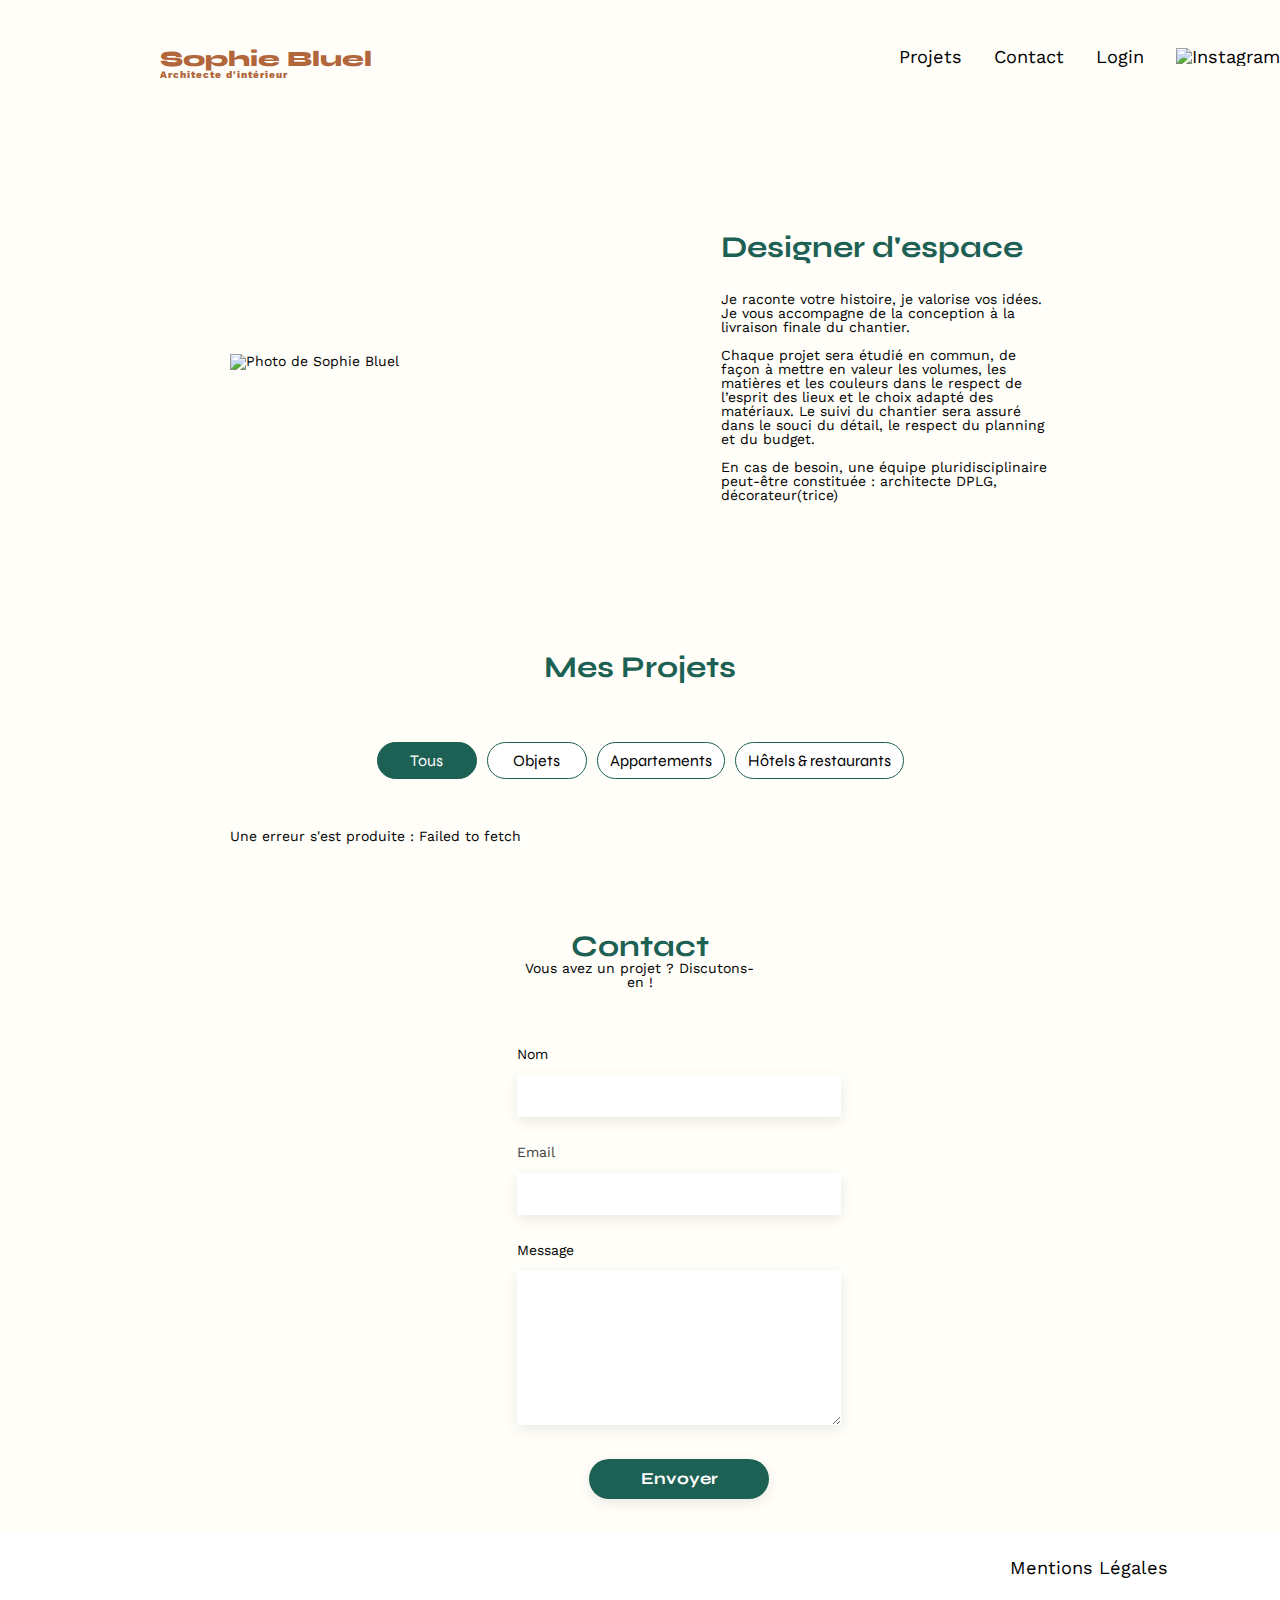
==== commit 23a8a6c5: "modale ajout de projats" ====
--- a/FrontEnd/index.html
+++ b/FrontEnd/index.html
@@ -38,7 +38,7 @@
         </div>
 
         <!-- Un div pour la fenêtre modale de confirmation, initialement inactif -->
-		<div id="modal-confirmation" class="modal-confirmation inactive">
+		<div id="modal-delete" class="modal-delete inactive">
 
             <!-- Un div pour l'aperçu de l'image à supprimer -->
 			<div id="preview-del-img"></div>
@@ -64,7 +64,7 @@
 
         <!-- Un div pour l'ajout de photo -->
         <div class="add-photo">
-			<span id="close-pop inactive"></span>
+			<span class="close-pop inactive"></span>
 
             <!-- Un input pour sélectionner le fichier de la photo à ajouter -->
 			<label for="photoInput"></label>
@@ -77,7 +77,7 @@
 			
 
             <!-- Un paragraphe pour indiquer les types de fichiers acceptés -->
-			<p id="accepted-files-description active">jpg, png: 4mo max</p>
+			<p class="accepted-files-description active">jpg, png: 4mo max</p>
 
             <!-- Une image pour l'aperçu de la photo à ajouter -->
 			<img id="previewImg" src="#" alt="Aperçu de l'image" class="inactive">
--- a/FrontEnd/assets/style.css
+++ b/FrontEnd/assets/style.css
@@ -374,9 +374,9 @@
 
 input[type="Password"], input[type="Email"] {
 	border :none;
-	box-shadow: 0px 4px 14px rgba(0, 0, 0, 0.09);
-	height: 51px;
-	width: 379px;
+	box-shadow: 0px 5px 20px rgba(0, 0, 0, 0.09);
+	height: 4rem;
+	width: 20rem;
 	font-size: 16px;
 }
 .login input {
@@ -459,7 +459,7 @@
 	display: grid;
 	margin: 20% 16% 0 16%;
 	grid-template-columns: repeat(5, 1fr);
-	gap: 10px;
+	gap: 20px;
 	row-gap: 30px;
 	width: 70%;
 }
@@ -468,12 +468,12 @@
 	position: relative;
 	width: 100%;
 	height: auto;
+	margin-left: 2px;
 }
 
 #modal-gallery figure img {
 	max-width: 110%;
 	height: auto;
-	
 }
 
  #liner {
@@ -563,9 +563,9 @@
 	font-weight: 400;
 	left: 50%;
 	transform: translateX(-50%);
-	margin-top: 130px;
-	width: 420px;
-	height: 169px;
+	margin-top: 8rem;
+	width: 26.5rem;
+	height: 13rem;
 	background-color: #e8f1f6;	
 }
 
@@ -630,7 +630,7 @@
 	bottom: -120px;
 	width: 230px;
 	color: #ffffff;
-	background-color: #a7a7a7;
+	background-color: #1D6154;
 }
 
 .add-modal .liner {
@@ -642,9 +642,10 @@
 	width: 420px;
 }
 
-.add-modal #previewImage {
-	width: 30%;
-	padding-left: 35%;
+.add-modal #previewImg {
+	margin-left: 8.4rem;
+	width: 36.5%;
+	
 }
 
 #green {
@@ -663,10 +664,10 @@
 }
 
 
-/*  Confirmation/Suppression Modal */
-
-
-.modal-confirmation {
+/*  Confirmation/Suppression photo de la Modal */
+
+
+.modal-delete {
 	font-family: 'Work Sans';
     position: absolute;
 	align-items: center;
@@ -677,13 +678,13 @@
     left: 50%;
     transform: translate(-50%, -50%);
     background-color: #fff;
-    border: solid 1px #ff0101;
+    border: solid 10px #ff0101;
     padding: 20px;
     box-shadow: 0 4px 14px rgba(0, 0, 0, 0.4);
 	border-radius: 2%;
 }
 
-.modal-confirmation h2 {
+.modal-delete h2 {
 	width: 80%;
     margin-top: 2rem;
 	margin-left: 2rem;
@@ -692,7 +693,7 @@
 	transform: translateX(-50%);
 }
 
-.modal-confirmation button {
+.modal-delete button {
     background-color: #1D6154;
     color: white;
     border: none;
@@ -713,11 +714,6 @@
 	bottom: 10%;
 	width: 135px;
 	background-color: #B1663C;
-}
-
-.modal-confirmation button:hover {
-    background-color: #0E2F28;
-	color: white;
 }
 
 #preview-del-img {
@@ -741,25 +737,25 @@
 #preview-del-img p.title {
 	position: fixed;
 	top: 35%;
-	left: 60%;
+	left: 55%;
 	font-weight: bold;
 }
 
 #preview-del-img p.contenu-title {
 	position: fixed;
 	top: 42%;
-	left: 60%;
+	left: 55%;
 }
 
 #preview-del-img p.category {
 	position: fixed;
 	top: 55%;
-	left: 60%;
+	left: 55%;
 	font-weight: bold;
 }
 
 #preview-del-img p.contenu-category {
 	position: fixed;
 	top: 62%;
-	left: 60%;
+	left: 55%;
 }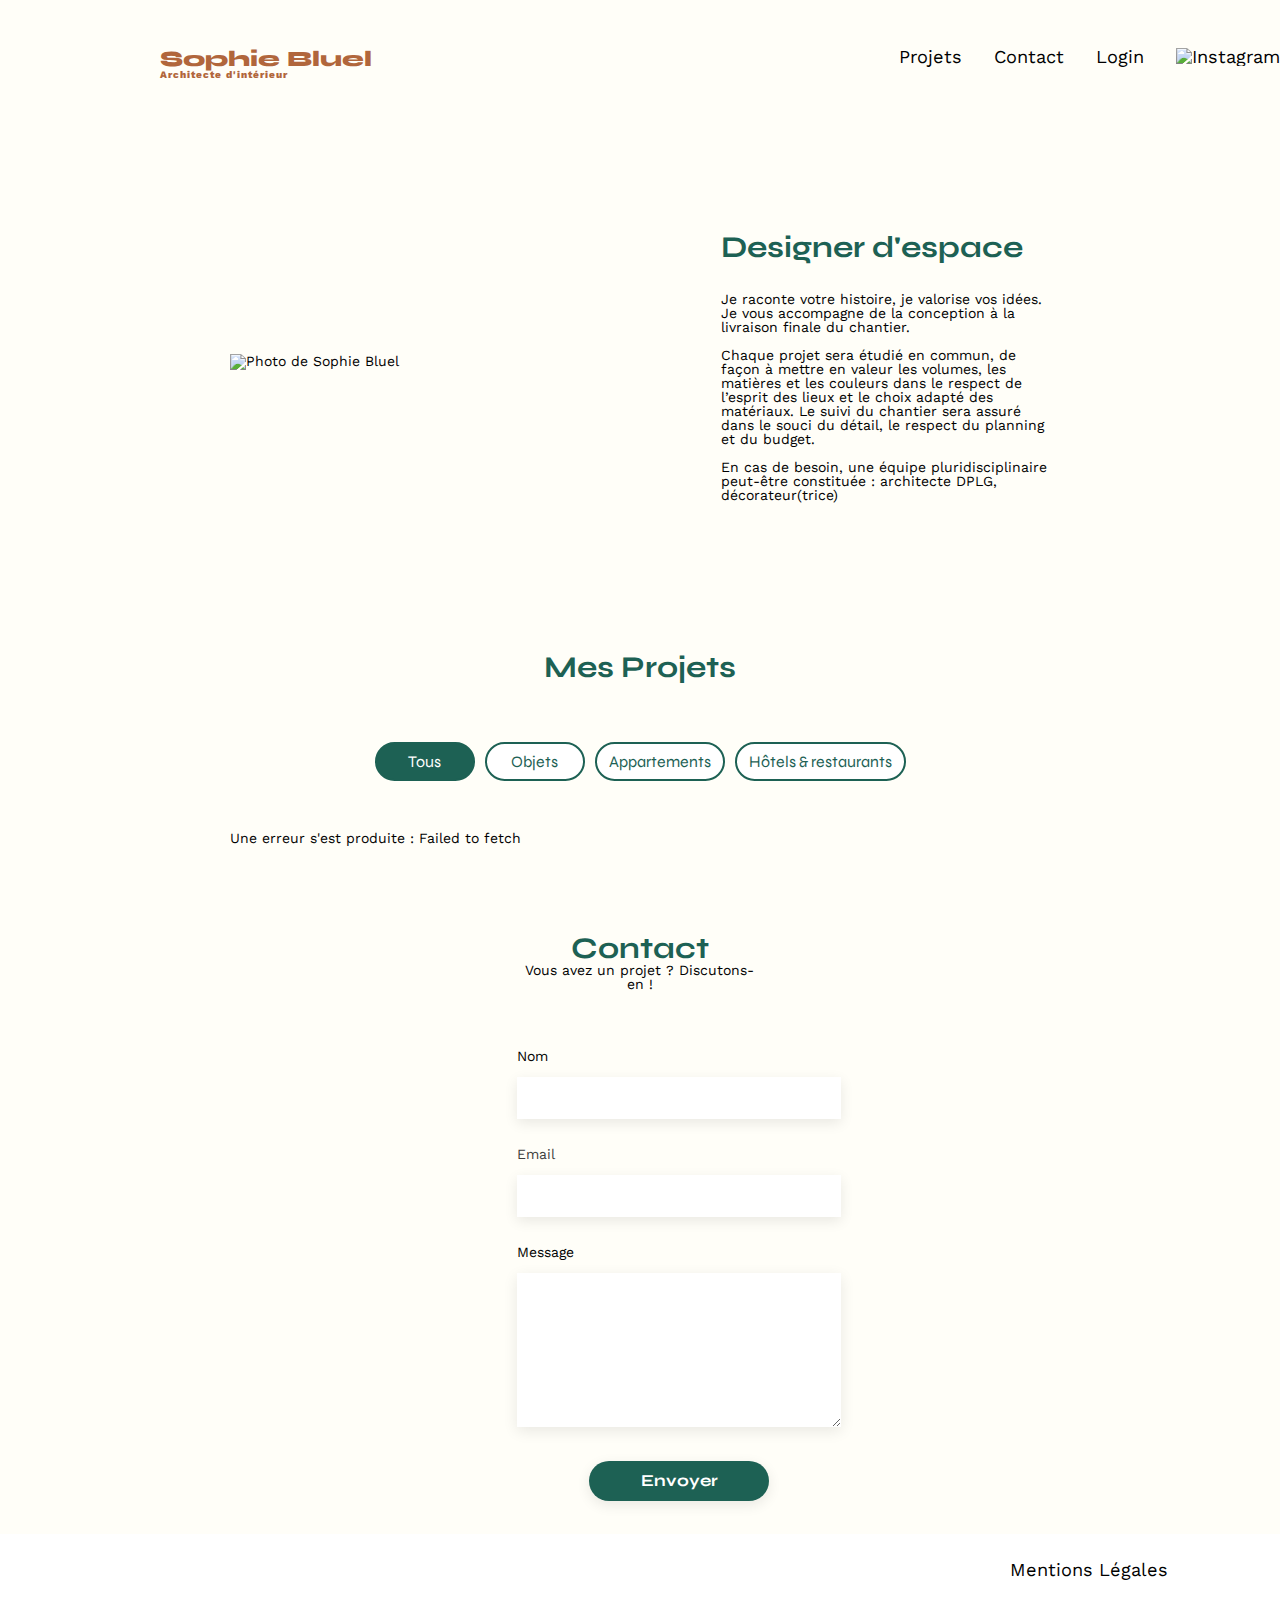
==== commit 2ff03ee5: "modification plus ajout partie modale" ====
--- a/FrontEnd/index.html
+++ b/FrontEnd/index.html
@@ -27,7 +27,7 @@
         <h3>Galerie photo</h3>
 
         <!-- Un div pour la galerie de photos -->
-        <div id="modal-gallery"></div>
+        <div class="modal-gallery-ajout"></div>
 
 		<div id="liner"></div>
 
@@ -65,11 +65,10 @@
         <!-- Un div pour l'ajout de photo -->
         <div class="add-photo">
 			<span class="close-pop inactive"></span>
-
             <!-- Un input pour sélectionner le fichier de la photo à ajouter -->
 			<label for="photoInput"></label>
-			<input type="file" id="photoInput" accept="image/jpeg, image/png" size="4194304" class="inactive">
-			
+			<input type="file" id="photoInput" accept="image/jpeg, image/png" class="inactive" placeholder="none">
+		
 			<span class="img active"><i class="fa-regular fa-image"></i></span>
 
             <!-- Un bouton pour ajouter une photo -->
@@ -81,7 +80,7 @@
 
             <!-- Une image pour l'aperçu de la photo à ajouter -->
 			<img id="previewImg" src="#" alt="Aperçu de l'image" class="inactive">
-		 </div>
+		</div>
 
          <!-- Un formulaire pour le titre et la catégorie de la photo -->
 		 
@@ -152,7 +151,7 @@
 			</div>
 	
 			<!-- Filtres pour le portfolio -->
-			<div id="filtres">
+			<div class="filtres">
 				<div data-category="0"><button class="filtre-on">Tous</button></div>
 				<div data-category="1"><button class="filtre-off">Objets</button></div>
 				<div data-category="2"><button class="filtre-off">Appartements</button></div>
--- a/FrontEnd/assets/style.css
+++ b/FrontEnd/assets/style.css
@@ -206,7 +206,7 @@
 
 /* Filtres */
 
-#filtres {
+.filtres {
 	display: flex;
 	justify-content: center;
 	align-items: center;
@@ -223,12 +223,13 @@
 	justify-content: center;
 	min-width: 100px;
 	padding: 8px 12px;
-	border: solid 1px #1D6154;
+	border: solid 2px #1D6154;
 	border-radius: 60px;
 	background-color: white;
 	font-family: 'Syne';
 	font-size: 16px;
 	cursor: pointer;
+	color: #1D6154;
 }
 
 .filtre-on{
@@ -433,14 +434,15 @@
 	left: 50%;
 	transform: translate(-50%, -50%);
 	width: 42rem;
-	height: 45rem;
+	height: 47rem;
 	background-color: white;
 	border-radius: 10px;
 }
 
-.close-pop .fa-xmark{
-	position: absolute;
-	right: 0;
+.close-pop .fa-xmark {
+	position: absolute;
+	left: 33rem;
+	margin-top: 1rem;
 	padding: 30px;
 	color: #000000;
 }
@@ -454,24 +456,24 @@
 	font-size: 26px;	 
 }
 
- #modal-gallery {
+ .modal-gallery-ajout {
 	margin-top: 16px;
 	display: grid;
 	margin: 20% 16% 0 16%;
 	grid-template-columns: repeat(5, 1fr);
 	gap: 20px;
-	row-gap: 30px;
+	row-gap: 15px;
 	width: 70%;
 }
 
-#modal-gallery figure {
+.modal-gallery-ajout figure {
 	position: relative;
 	width: 100%;
 	height: auto;
 	margin-left: 2px;
 }
 
-#modal-gallery figure img {
+.modal-gallery-ajout figure img {
 	max-width: 110%;
 	height: auto;
 }
@@ -502,19 +504,17 @@
 }
 
 .modal-pop span {
-	position: absolute;
-	top: 0;
-	right: 0;
-	margin: 6px;
+	position: relative;
+	bottom: 7rem;	
+	left: 4rem;
 }
 
 .fa-trash-can {
 	font-size: 10px;
 	color: white;
-	padding: 5px;
+	padding: 4px;
 	background-color: #000000;
 	border-radius: 3px;
-	top: 0;
 }
 
 
@@ -573,7 +573,7 @@
 	position: absolute;
 	left: 50%;
 	transform: translateX(-50%);
-	top: 5%;
+	top: 7%;
 	font-size: 70px;
 	padding: 6px;
 	color: #b9c5cc;
@@ -583,21 +583,22 @@
 	position: absolute;
 	left: 50%;
 	transform: translateX(-50%);
-	margin-top: 90px;
+	margin-top: 7rem;
 	border: none;
 	background-color: #cbd6dc;
 	color: #306685;
 	width: 173px;
-	height: 36px;
+	height: 2rem;
 	font-size: 14px;
 }
 
 .add-modal p {
+	font-family: none;
 	position: absolute;
 	left: 50%;
 	bottom: 0;
 	transform: translateX(-50%);
-	margin-bottom: 19px;
+	margin-bottom: 1.5rem;
 }
 
 
@@ -630,7 +631,7 @@
 	bottom: -120px;
 	width: 230px;
 	color: #ffffff;
-	background-color: #1D6154;
+	background-color: #b3b3b3;
 }
 
 .add-modal .liner {
@@ -667,24 +668,24 @@
 /*  Confirmation/Suppression photo de la Modal */
 
 
-.modal-delete {
+#modal-delete {
 	font-family: 'Work Sans';
     position: absolute;
 	align-items: center;
 	justify-content: center;
-	width: 39rem;
+	width: 35rem;
 	height: 37rem;
-    top: 50%;
+    top: 45%;
     left: 50%;
     transform: translate(-50%, -50%);
     background-color: #fff;
     border: solid 10px #ff0101;
     padding: 20px;
-    box-shadow: 0 4px 14px rgba(0, 0, 0, 0.4);
+    box-shadow: 5px 10px  50px rgb(0, 0, 0);
 	border-radius: 2%;
 }
 
-.modal-delete h2 {
+#modal-delete h2 {
 	width: 80%;
     margin-top: 2rem;
 	margin-left: 2rem;
@@ -693,7 +694,7 @@
 	transform: translateX(-50%);
 }
 
-.modal-delete button {
+#modal-delete button {
     background-color: #1D6154;
     color: white;
     border: none;
